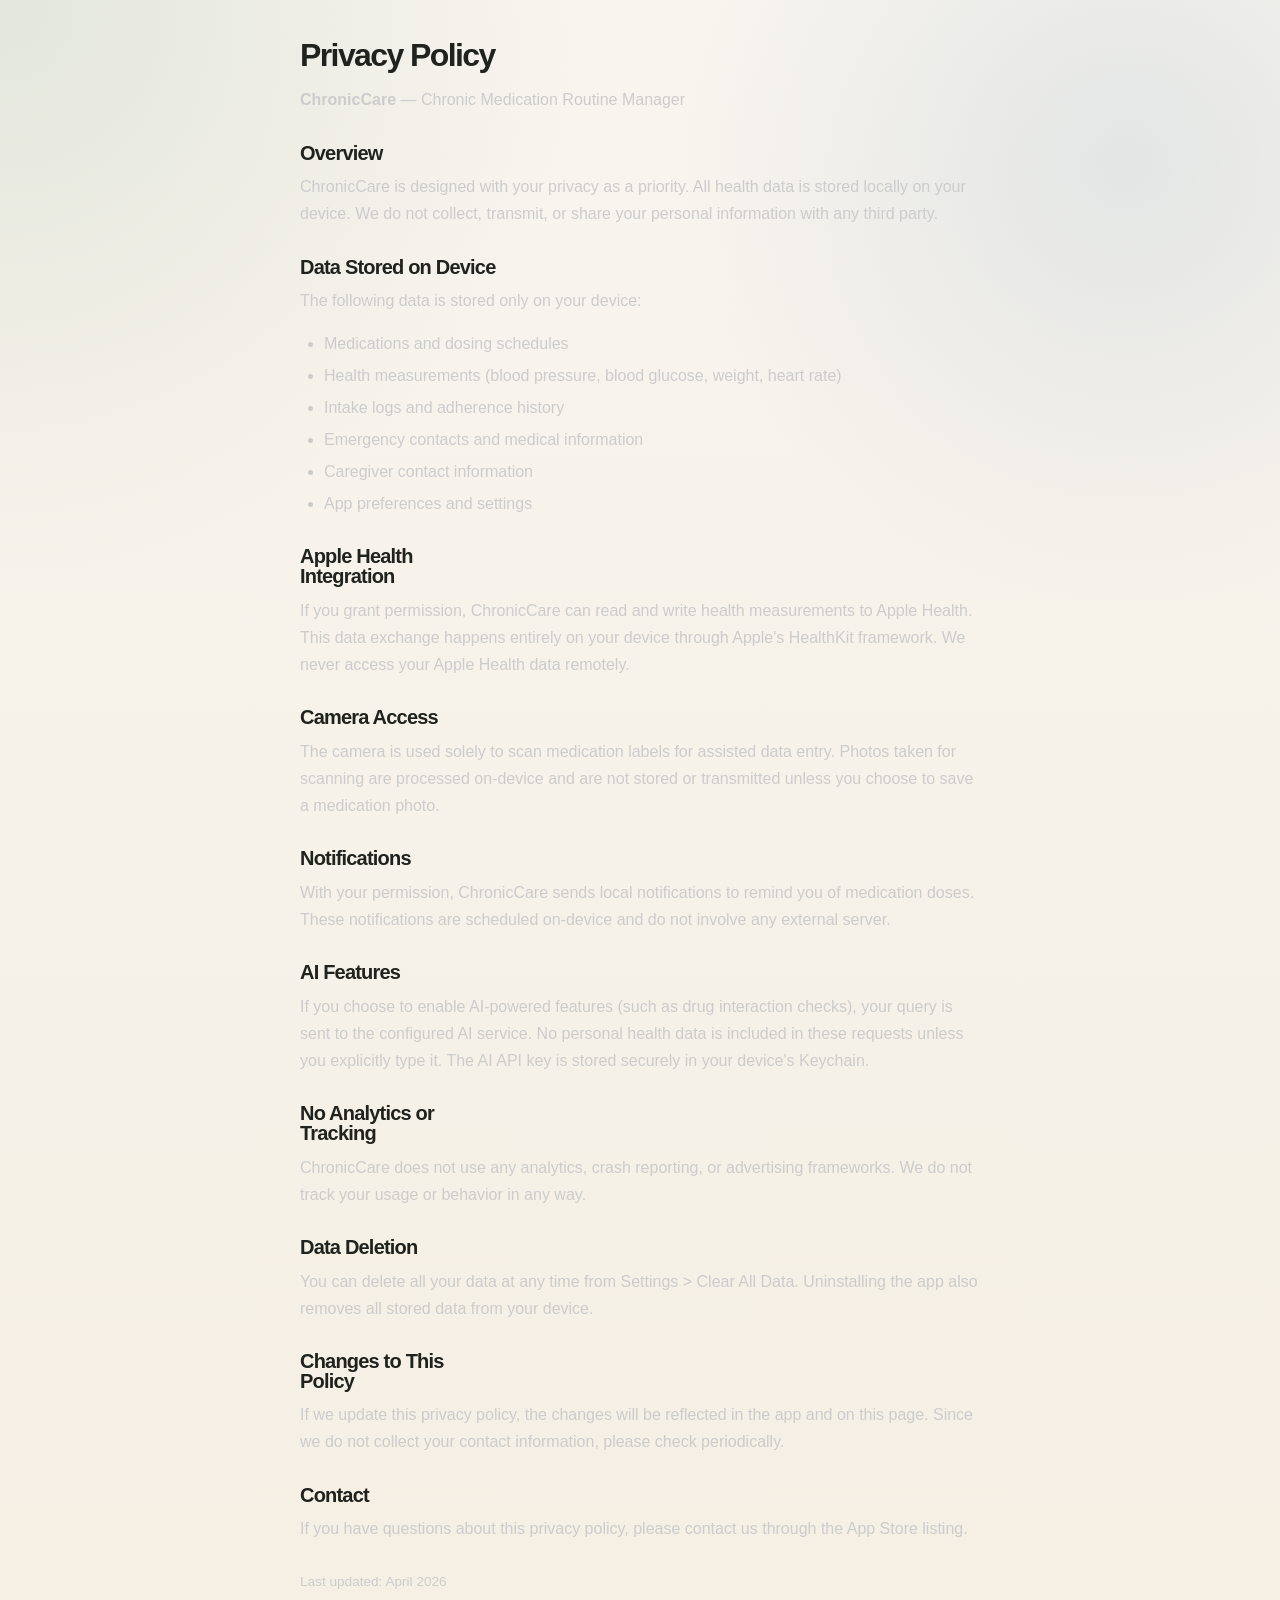
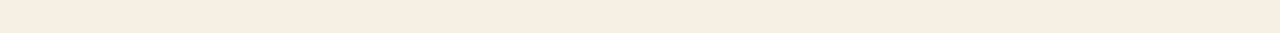
==== docs/privacy.html @ e24c02b5 "Refactor medication image handling and enhance privacy policy features - Moved medication image func" ====
<!DOCTYPE html>
<html lang="en">
<head>
  <meta charset="UTF-8">
  <meta name="viewport" content="width=device-width, initial-scale=1.0">
  <title>ChronicCare - Privacy Policy</title>
  <meta name="description" content="Privacy Policy for ChronicCare iOS app.">
  <link rel="stylesheet" href="site.css">
  <style>
    .privacy-container { max-width: 720px; margin: 0 auto; padding: 40px 20px; }
    .privacy-container h1 { font-size: 2rem; margin-bottom: 0.5em; }
    .privacy-container h2 { font-size: 1.25rem; margin-top: 1.5em; margin-bottom: 0.5em; }
    .privacy-container p, .privacy-container ul { line-height: 1.7; color: #ccc; }
    .privacy-container ul { padding-left: 1.5em; }
    .privacy-container li { margin-bottom: 0.3em; }
    .privacy-updated { color: #888; font-size: 0.85rem; margin-top: 2em; }
  </style>
</head>
<body>
  <div class="privacy-container">
    <h1>Privacy Policy</h1>
    <p><strong>ChronicCare</strong> &mdash; Chronic Medication Routine Manager</p>

    <h2>Overview</h2>
    <p>ChronicCare is designed with your privacy as a priority. All health data is stored locally on your device. We do not collect, transmit, or share your personal information with any third party.</p>

    <h2>Data Stored on Device</h2>
    <p>The following data is stored only on your device:</p>
    <ul>
      <li>Medications and dosing schedules</li>
      <li>Health measurements (blood pressure, blood glucose, weight, heart rate)</li>
      <li>Intake logs and adherence history</li>
      <li>Emergency contacts and medical information</li>
      <li>Caregiver contact information</li>
      <li>App preferences and settings</li>
    </ul>

    <h2>Apple Health Integration</h2>
    <p>If you grant permission, ChronicCare can read and write health measurements to Apple Health. This data exchange happens entirely on your device through Apple's HealthKit framework. We never access your Apple Health data remotely.</p>

    <h2>Camera Access</h2>
    <p>The camera is used solely to scan medication labels for assisted data entry. Photos taken for scanning are processed on-device and are not stored or transmitted unless you choose to save a medication photo.</p>

    <h2>Notifications</h2>
    <p>With your permission, ChronicCare sends local notifications to remind you of medication doses. These notifications are scheduled on-device and do not involve any external server.</p>

    <h2>AI Features</h2>
    <p>If you choose to enable AI-powered features (such as drug interaction checks), your query is sent to the configured AI service. No personal health data is included in these requests unless you explicitly type it. The AI API key is stored securely in your device's Keychain.</p>

    <h2>No Analytics or Tracking</h2>
    <p>ChronicCare does not use any analytics, crash reporting, or advertising frameworks. We do not track your usage or behavior in any way.</p>

    <h2>Data Deletion</h2>
    <p>You can delete all your data at any time from Settings &gt; Clear All Data. Uninstalling the app also removes all stored data from your device.</p>

    <h2>Changes to This Policy</h2>
    <p>If we update this privacy policy, the changes will be reflected in the app and on this page. Since we do not collect your contact information, please check periodically.</p>

    <h2>Contact</h2>
    <p>If you have questions about this privacy policy, please contact us through the App Store listing.</p>

    <p class="privacy-updated">Last updated: April 2026</p>
  </div>
</body>
</html>
---- docs/site.css ----
:root {
  color-scheme: light;
  --bg: #f5efe4;
  --panel: rgba(255, 250, 244, 0.78);
  --panel-strong: rgba(255, 254, 251, 0.94);
  --panel-soft: rgba(255, 255, 255, 0.58);
  --text: #1f221d;
  --muted: #5f665d;
  --line: rgba(31, 34, 29, 0.08);
  --line-strong: rgba(31, 34, 29, 0.12);
  --green: #2f6b4f;
  --green-soft: rgba(47, 107, 79, 0.12);
  --blue: #2f5f86;
  --blue-soft: rgba(47, 95, 134, 0.12);
  --neutral-soft: rgba(31, 34, 29, 0.07);
  --shadow-soft: 0 18px 45px rgba(43, 39, 29, 0.08);
  --shadow-strong: 0 26px 80px rgba(43, 39, 29, 0.12);
  --radius-xl: 34px;
  --radius-lg: 24px;
  --radius-md: 18px;
  --radius-sm: 14px;
}

* {
  box-sizing: border-box;
}

html {
  scroll-behavior: smooth;
}

body {
  margin: 0;
  font-family: "SF Pro Display", "Inter", "Segoe UI", sans-serif;
  color: var(--text);
  background:
    radial-gradient(circle at top left, rgba(116, 154, 118, 0.16), transparent 28%),
    radial-gradient(circle at 88% 10%, rgba(78, 122, 166, 0.12), transparent 24%),
    linear-gradient(180deg, #f8f5ef 0%, var(--bg) 100%);
  overflow-x: hidden;
}

a {
  color: inherit;
  text-decoration: none;
}

img {
  display: block;
  max-width: 100%;
}

h1,
h2,
h3,
p {
  margin: 0;
}

.ambient {
  position: fixed;
  inset: auto;
  border-radius: 999px;
  filter: blur(70px);
  pointer-events: none;
  opacity: 0.55;
}

.ambient-one {
  width: 340px;
  height: 340px;
  top: 90px;
  left: -80px;
  background: rgba(118, 150, 105, 0.16);
}

.ambient-two {
  width: 300px;
  height: 300px;
  top: 420px;
  right: -70px;
  background: rgba(60, 112, 162, 0.12);
}

.page-shell {
  position: relative;
  width: min(1160px, calc(100% - 32px));
  margin: 0 auto;
  padding: 24px 0 80px;
}

.topbar {
  display: flex;
  align-items: center;
  justify-content: space-between;
  gap: 24px;
  padding: 8px 0 30px;
}

.brand {
  display: inline-flex;
  align-items: center;
  gap: 14px;
}

.brand-mark {
  width: 42px;
  height: 42px;
  display: inline-flex;
  align-items: center;
  justify-content: center;
  border-radius: 14px;
  background: linear-gradient(145deg, #2f6b4f, #6c957b);
  color: #fff;
  font-weight: 800;
  box-shadow: var(--shadow-soft);
}

.brand-copy {
  display: flex;
  flex-direction: column;
  gap: 2px;
}

.brand-copy strong {
  font-size: 0.98rem;
  line-height: 1;
}

.brand-copy span,
.topbar-links {
  color: var(--muted);
  font-size: 0.92rem;
}

.topbar-links {
  display: flex;
  align-items: center;
  flex-wrap: wrap;
  gap: 18px;
}

.hero {
  padding: 6px 0 18px;
}

.hero-grid {
  display: grid;
  grid-template-columns: 1.02fr 0.98fr;
  gap: 34px;
  align-items: center;
}

.eyebrow,
.section-kicker,
.panel-kicker {
  margin: 0 0 12px;
  color: var(--green);
  font-size: 0.8rem;
  font-weight: 800;
  letter-spacing: 0.14em;
  text-transform: uppercase;
}

h1 {
  font-size: clamp(2.5rem, 5.1vw, 4.85rem);
  line-height: 0.95;
  letter-spacing: -0.05em;
  max-width: 12ch;
}

h2 {
  font-size: clamp(1.7rem, 2.2vw, 2.5rem);
  line-height: 0.98;
  letter-spacing: -0.04em;
  max-width: 18ch;
}

h3 {
  font-size: 1.06rem;
  line-height: 1.16;
  letter-spacing: -0.01em;
}

.hero-text,
.section-body,
.pillar-card p,
.journey-card p,
.feature-list li,
.panel p,
.cta-text,
.footer p,
.stack-row span,
.stack-row strong,
.metric-label {
  color: var(--muted);
}

.hero-text {
  margin-top: 18px;
  max-width: 58ch;
  font-size: 1.04rem;
  line-height: 1.68;
}

.hero-actions {
  display: flex;
  flex-wrap: wrap;
  gap: 12px;
  margin-top: 24px;
}

.button {
  display: inline-flex;
  align-items: center;
  justify-content: center;
  min-height: 48px;
  padding: 0 18px;
  border-radius: 999px;
  font-weight: 800;
  transition: transform 0.18s ease, box-shadow 0.18s ease, background 0.18s ease;
}

.button:hover {
  transform: translateY(-1px);
}

.button-primary {
  background: var(--text);
  color: white;
  box-shadow: var(--shadow-soft);
}

.button-secondary {
  background: rgba(255, 255, 255, 0.72);
  border: 1px solid var(--line);
}

.status-row {
  display: flex;
  flex-wrap: wrap;
  gap: 10px;
  margin-top: 18px;
}

.badge {
  display: inline-flex;
  align-items: center;
  justify-content: center;
  min-height: 34px;
  padding: 0 12px;
  border-radius: 999px;
  border: 1px solid transparent;
  font-size: 0.83rem;
  font-weight: 800;
}

.badge-green {
  color: var(--green);
  background: var(--green-soft);
}

.badge-blue {
  color: var(--blue);
  background: var(--blue-soft);
}

.badge-neutral,
.badge-soft {
  color: var(--muted);
  background: var(--neutral-soft);
}

.hero-metrics {
  display: grid;
  grid-template-columns: repeat(2, minmax(0, 1fr));
  gap: 14px;
  margin-top: 24px;
}

.metric-card,
.pillar-card,
.journey-card,
.panel,
.cta-card {
  padding: 22px;
  border-radius: var(--radius-lg);
  background: var(--panel);
  border: 1px solid var(--line);
  box-shadow: var(--shadow-soft);
  backdrop-filter: blur(12px);
}

.metric-card strong {
  display: block;
  margin-top: 6px;
  font-size: 1rem;
  line-height: 1.35;
}

.metric-label {
  display: block;
  font-size: 0.78rem;
  font-weight: 700;
  letter-spacing: 0.04em;
  text-transform: uppercase;
}

.hero-visual {
  position: relative;
}

.shot-frame {
  position: relative;
  padding: 16px;
  border-radius: var(--radius-xl);
  background: linear-gradient(180deg, rgba(255, 255, 255, 0.86), rgba(255, 251, 246, 0.72));
  border: 1px solid rgba(255, 255, 255, 0.78);
  box-shadow: var(--shadow-strong);
}

.shot-meta {
  display: flex;
  justify-content: flex-end;
  margin-bottom: 10px;
}

.shot-frame img {
  width: 100%;
  border-radius: 22px;
}

.section {
  padding-top: 72px;
}

.section-heading {
  display: flex;
  flex-direction: column;
  gap: 8px;
  margin-bottom: 24px;
}

.section-body {
  max-width: 64ch;
  line-height: 1.65;
}

.intro-band {
  display: grid;
  gap: 24px;
}

.intro-pillars {
  display: grid;
  grid-template-columns: repeat(3, minmax(0, 1fr));
  gap: 16px;
}

.pillar-card p,
.journey-card p,
.panel p,
.cta-text {
  margin-top: 12px;
  line-height: 1.65;
}

.journey-grid {
  display: grid;
  grid-template-columns: repeat(3, minmax(0, 1fr));
  gap: 16px;
}

.checklist-grid {
  display: grid;
  grid-template-columns: repeat(4, minmax(0, 1fr));
  gap: 14px;
}

.check-card {
  min-height: 150px;
  padding: 20px;
  border-radius: var(--radius-lg);
  background:
    radial-gradient(circle at top right, rgba(47, 107, 79, 0.1), transparent 34%),
    var(--panel);
  border: 1px solid var(--line);
  box-shadow: var(--shadow-soft);
}

.check-card span {
  display: inline-flex;
  align-items: center;
  justify-content: center;
  width: 34px;
  height: 34px;
  margin-bottom: 34px;
  border-radius: 999px;
  color: var(--green);
  background: var(--green-soft);
  font-size: 0.78rem;
  font-weight: 900;
}

.check-card strong {
  display: block;
  color: var(--text);
  font-size: 1rem;
  line-height: 1.36;
}

.screens-grid {
  display: grid;
  grid-template-columns: repeat(3, minmax(0, 1fr));
  gap: 20px;
  align-items: start;
}

.screen-card {
  display: grid;
  justify-items: center;
  gap: 12px;
}

.screen-frame {
  width: min(100%, 270px);
  padding: 12px;
  border-radius: 30px;
  background: linear-gradient(180deg, rgba(255, 255, 255, 0.9), rgba(251, 246, 239, 0.8));
  border: 1px solid rgba(255, 255, 255, 0.84);
  box-shadow: var(--shadow-soft);
}

.screen-frame img {
  width: 100%;
  border-radius: 20px;
}

.screen-copy {
  padding: 0 4px;
  text-align: center;
}

.screen-label {
  color: var(--green);
  font-size: 0.78rem;
  font-weight: 800;
  letter-spacing: 0.12em;
  text-transform: uppercase;
}

.journey-card-strong {
  background: linear-gradient(180deg, rgba(255, 255, 255, 0.94), rgba(248, 243, 235, 0.82));
}

.card-index {
  display: inline-flex;
  margin-bottom: 14px;
  color: var(--green);
  font-size: 0.82rem;
  font-weight: 800;
  letter-spacing: 0.12em;
}

.split-section {
  display: grid;
  grid-template-columns: 1fr 0.9fr;
  gap: 20px;
  align-items: start;
}

.feature-list {
  margin: 18px 0 0;
  padding-left: 18px;
}

.feature-list li {
  margin: 0 0 10px;
  line-height: 1.62;
}

.trust-panel {
  display: grid;
  gap: 16px;
}

.stack-grid {
  display: grid;
  gap: 10px;
}

.stack-row {
  display: grid;
  grid-template-columns: 132px 1fr;
  gap: 18px;
  padding: 16px 18px;
  border-radius: var(--radius-md);
  background: var(--panel);
  border: 1px solid var(--line);
  box-shadow: var(--shadow-soft);
}

.stack-row span {
  font-weight: 800;
}

.stack-row strong {
  font-weight: 600;
}

.cta-shell {
  position: relative;
}

.cta-card {
  background:
    radial-gradient(circle at top right, rgba(47, 95, 134, 0.1), transparent 28%),
    linear-gradient(180deg, rgba(255, 255, 255, 0.9), rgba(251, 247, 240, 0.82));
}

.footer {
  display: flex;
  align-items: flex-start;
  justify-content: space-between;
  gap: 20px;
  padding-top: 58px;
  font-size: 0.92rem;
}

.footer strong {
  display: inline-block;
  margin-bottom: 8px;
}

.footer-copy {
  display: flex;
  flex-direction: column;
  gap: 4px;
  text-align: right;
}

@media (max-width: 980px) {
  .hero-grid,
  .intro-pillars,
  .journey-grid,
  .checklist-grid,
  .split-section {
    grid-template-columns: 1fr;
  }

  .hero-metrics {
    grid-template-columns: 1fr;
  }

  .screens-grid {
    grid-template-columns: repeat(3, minmax(0, 1fr));
    overflow-x: auto;
    padding-bottom: 8px;
  }

  h1,
  h2 {
    max-width: none;
  }
}

@media (max-width: 680px) {
  .page-shell {
    width: min(100% - 20px, 1160px);
    padding-top: 18px;
  }

  .topbar {
    flex-direction: column;
    align-items: flex-start;
    padding-bottom: 24px;
  }

  .topbar-links {
    gap: 14px;
  }

  .hero-actions .button {
    width: 100%;
  }

  .screens-grid {
    grid-template-columns: 1fr;
    overflow: visible;
  }

  .stack-row {
    grid-template-columns: 1fr;
    gap: 6px;
  }

  .footer {
    flex-direction: column;
  }

  .footer-copy {
    text-align: left;
  }
}
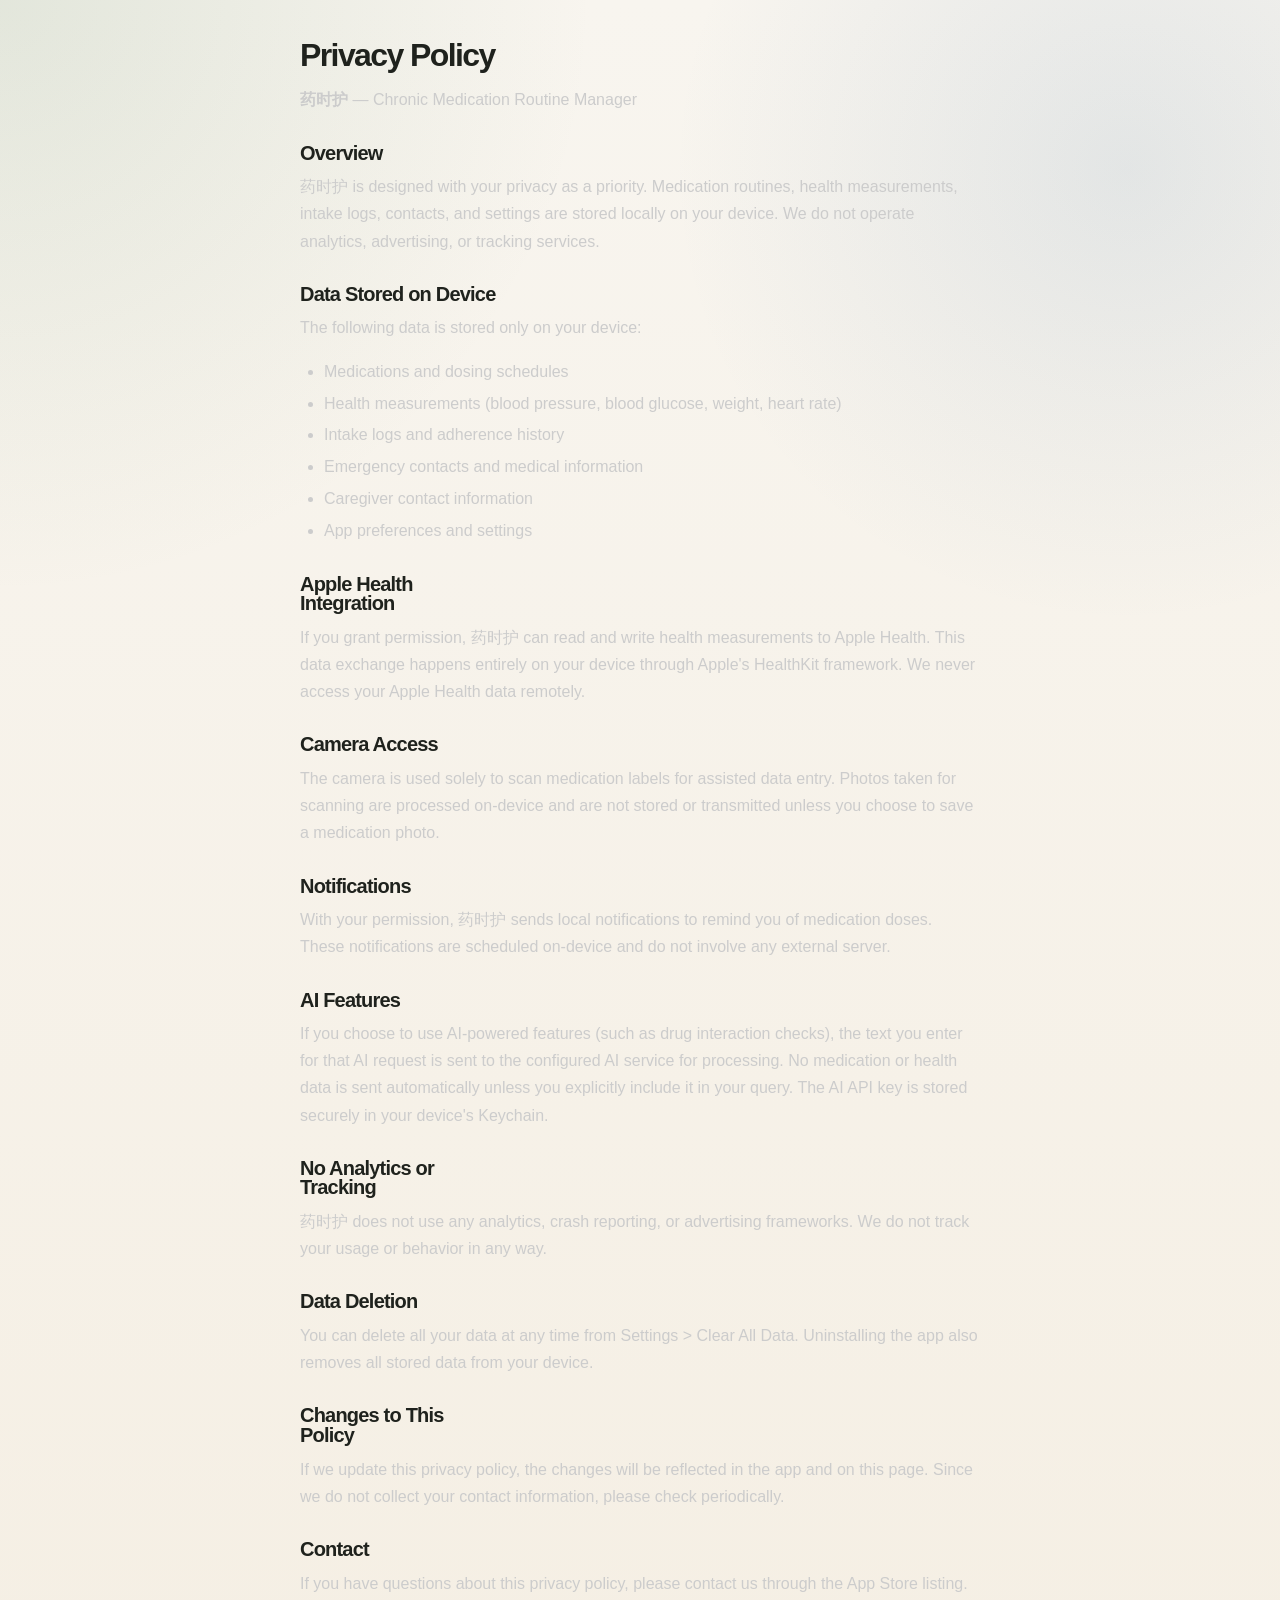
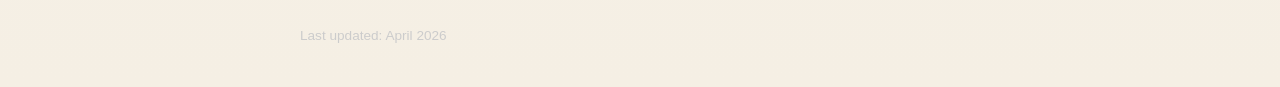
==== commit ce5e46f9: "fix: prepare app for release upload" ====
--- a/docs/privacy.html
+++ b/docs/privacy.html
@@ -3,8 +3,8 @@
 <head>
   <meta charset="UTF-8">
   <meta name="viewport" content="width=device-width, initial-scale=1.0">
-  <title>ChronicCare - Privacy Policy</title>
-  <meta name="description" content="Privacy Policy for ChronicCare iOS app.">
+  <title>药时护 - Privacy Policy</title>
+  <meta name="description" content="Privacy Policy for 药时护 iOS app.">
   <link rel="stylesheet" href="site.css">
   <style>
     .privacy-container { max-width: 720px; margin: 0 auto; padding: 40px 20px; }
@@ -19,10 +19,10 @@
 <body>
   <div class="privacy-container">
     <h1>Privacy Policy</h1>
-    <p><strong>ChronicCare</strong> &mdash; Chronic Medication Routine Manager</p>
+    <p><strong>药时护</strong> &mdash; Chronic Medication Routine Manager</p>
 
     <h2>Overview</h2>
-    <p>ChronicCare is designed with your privacy as a priority. All health data is stored locally on your device. We do not collect, transmit, or share your personal information with any third party.</p>
+    <p>药时护 is designed with your privacy as a priority. Medication routines, health measurements, intake logs, contacts, and settings are stored locally on your device. We do not operate analytics, advertising, or tracking services.</p>
 
     <h2>Data Stored on Device</h2>
     <p>The following data is stored only on your device:</p>
@@ -36,19 +36,19 @@
     </ul>
 
     <h2>Apple Health Integration</h2>
-    <p>If you grant permission, ChronicCare can read and write health measurements to Apple Health. This data exchange happens entirely on your device through Apple's HealthKit framework. We never access your Apple Health data remotely.</p>
+    <p>If you grant permission, 药时护 can read and write health measurements to Apple Health. This data exchange happens entirely on your device through Apple's HealthKit framework. We never access your Apple Health data remotely.</p>
 
     <h2>Camera Access</h2>
     <p>The camera is used solely to scan medication labels for assisted data entry. Photos taken for scanning are processed on-device and are not stored or transmitted unless you choose to save a medication photo.</p>
 
     <h2>Notifications</h2>
-    <p>With your permission, ChronicCare sends local notifications to remind you of medication doses. These notifications are scheduled on-device and do not involve any external server.</p>
+    <p>With your permission, 药时护 sends local notifications to remind you of medication doses. These notifications are scheduled on-device and do not involve any external server.</p>
 
     <h2>AI Features</h2>
-    <p>If you choose to enable AI-powered features (such as drug interaction checks), your query is sent to the configured AI service. No personal health data is included in these requests unless you explicitly type it. The AI API key is stored securely in your device's Keychain.</p>
+    <p>If you choose to use AI-powered features (such as drug interaction checks), the text you enter for that AI request is sent to the configured AI service for processing. No medication or health data is sent automatically unless you explicitly include it in your query. The AI API key is stored securely in your device's Keychain.</p>
 
     <h2>No Analytics or Tracking</h2>
-    <p>ChronicCare does not use any analytics, crash reporting, or advertising frameworks. We do not track your usage or behavior in any way.</p>
+    <p>药时护 does not use any analytics, crash reporting, or advertising frameworks. We do not track your usage or behavior in any way.</p>
 
     <h2>Data Deletion</h2>
     <p>You can delete all your data at any time from Settings &gt; Clear All Data. Uninstalling the app also removes all stored data from your device.</p>
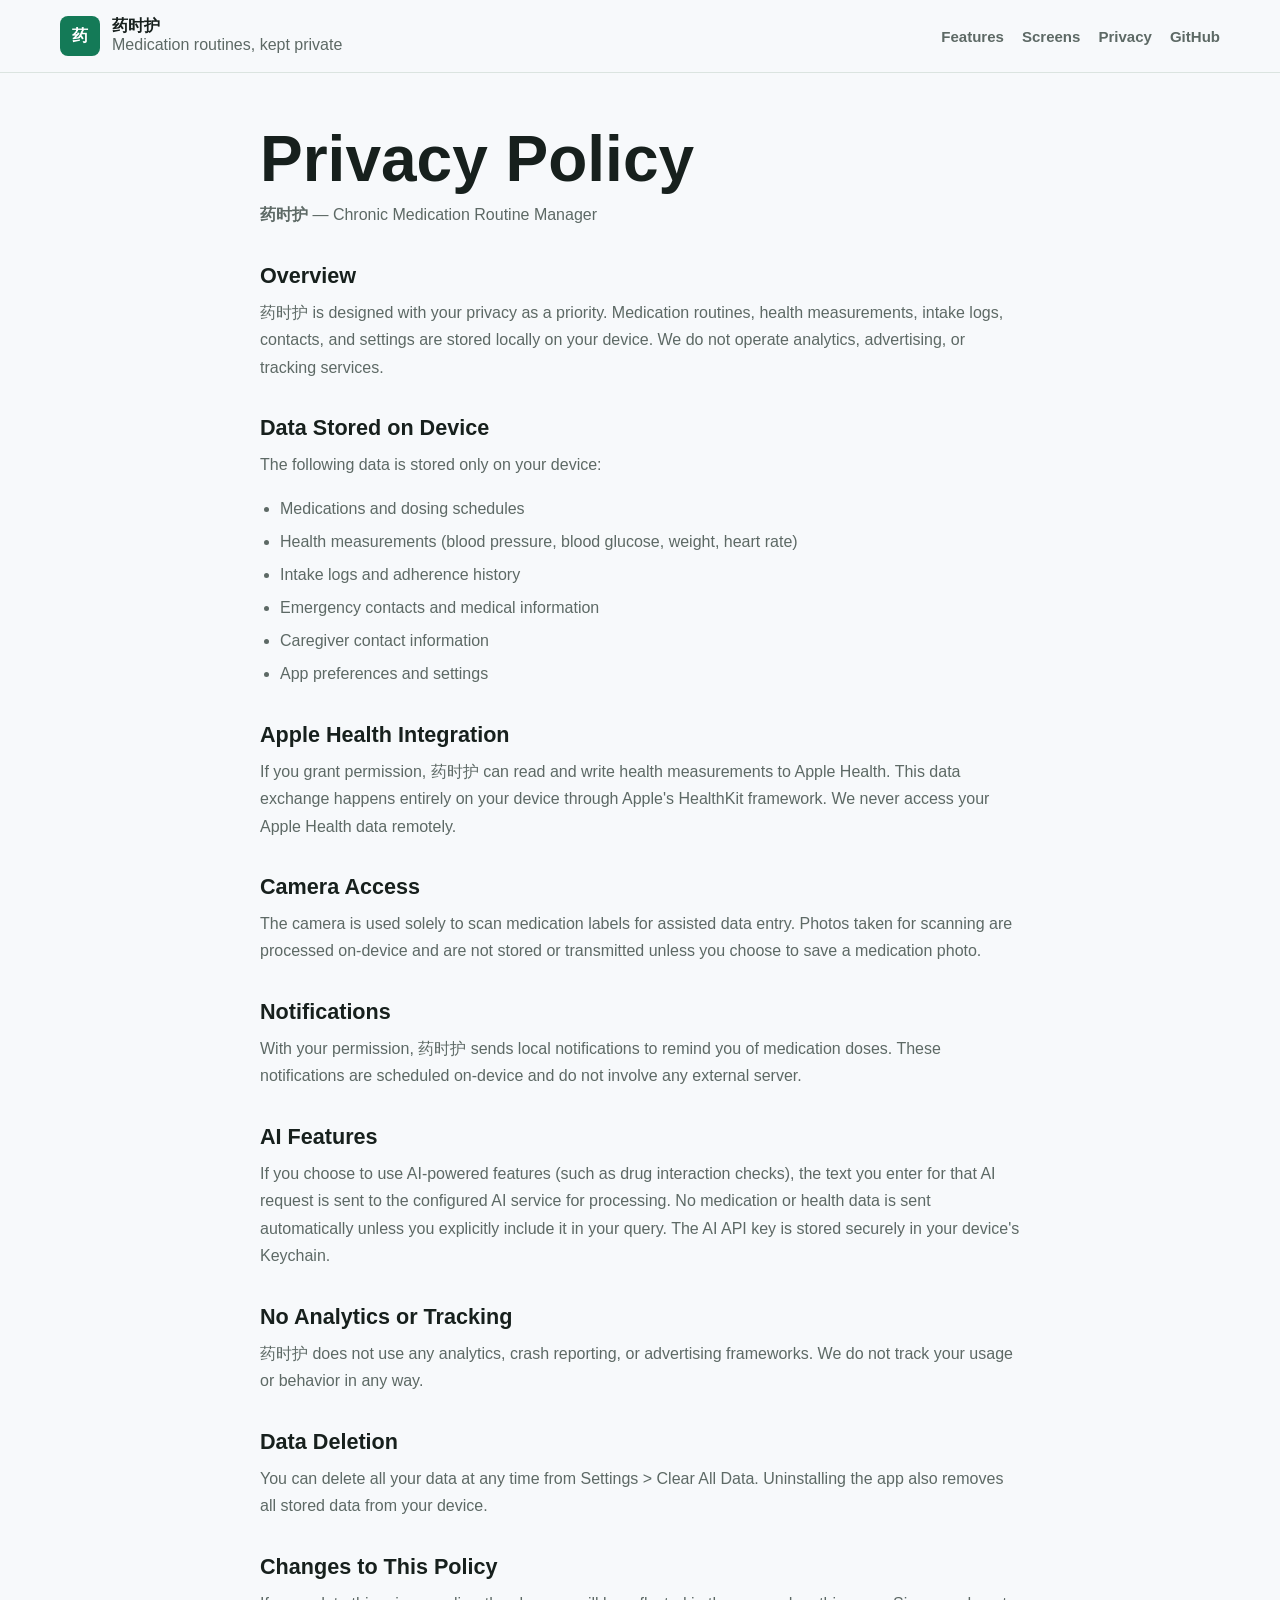
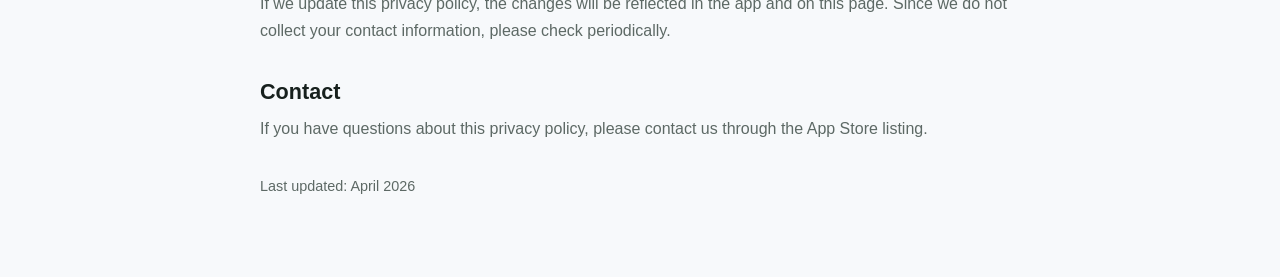
==== commit a3b40e37: "Refactor documentation and update branding for 药时护 app - Updated index.html to reflect new app name " ====
--- a/docs/privacy.html
+++ b/docs/privacy.html
@@ -6,17 +6,25 @@
   <title>药时护 - Privacy Policy</title>
   <meta name="description" content="Privacy Policy for 药时护 iOS app.">
   <link rel="stylesheet" href="site.css">
-  <style>
-    .privacy-container { max-width: 720px; margin: 0 auto; padding: 40px 20px; }
-    .privacy-container h1 { font-size: 2rem; margin-bottom: 0.5em; }
-    .privacy-container h2 { font-size: 1.25rem; margin-top: 1.5em; margin-bottom: 0.5em; }
-    .privacy-container p, .privacy-container ul { line-height: 1.7; color: #ccc; }
-    .privacy-container ul { padding-left: 1.5em; }
-    .privacy-container li { margin-bottom: 0.3em; }
-    .privacy-updated { color: #888; font-size: 0.85rem; margin-top: 2em; }
-  </style>
 </head>
 <body>
+  <header class="site-header">
+    <a class="brand" href="index.html" aria-label="药时护 home">
+      <span class="brand-mark">药</span>
+      <span class="brand-copy">
+        <strong>药时护</strong>
+        <span>Medication routines, kept private</span>
+      </span>
+    </a>
+
+    <nav class="topbar-links" aria-label="Primary">
+      <a href="index.html#features">Features</a>
+      <a href="index.html#screens">Screens</a>
+      <a href="index.html#privacy">Privacy</a>
+      <a href="https://github.com/Zhanbingli/Ccare-app" target="_blank" rel="noreferrer">GitHub</a>
+    </nav>
+  </header>
+
   <div class="privacy-container">
     <h1>Privacy Policy</h1>
     <p><strong>药时护</strong> &mdash; Chronic Medication Routine Manager</p>
--- a/docs/site.css
+++ b/docs/site.css
@@ -1,24 +1,19 @@
 :root {
   color-scheme: light;
-  --bg: #f5efe4;
-  --panel: rgba(255, 250, 244, 0.78);
-  --panel-strong: rgba(255, 254, 251, 0.94);
-  --panel-soft: rgba(255, 255, 255, 0.58);
-  --text: #1f221d;
-  --muted: #5f665d;
-  --line: rgba(31, 34, 29, 0.08);
-  --line-strong: rgba(31, 34, 29, 0.12);
-  --green: #2f6b4f;
-  --green-soft: rgba(47, 107, 79, 0.12);
-  --blue: #2f5f86;
-  --blue-soft: rgba(47, 95, 134, 0.12);
-  --neutral-soft: rgba(31, 34, 29, 0.07);
-  --shadow-soft: 0 18px 45px rgba(43, 39, 29, 0.08);
-  --shadow-strong: 0 26px 80px rgba(43, 39, 29, 0.12);
-  --radius-xl: 34px;
-  --radius-lg: 24px;
-  --radius-md: 18px;
-  --radius-sm: 14px;
+  --bg: #f7f9fb;
+  --surface: #ffffff;
+  --surface-soft: #eef5f2;
+  --text: #17201d;
+  --muted: #5d6965;
+  --line: #dbe4e0;
+  --line-strong: #c5d2ce;
+  --green: #147a57;
+  --green-dark: #0d4f39;
+  --blue: #1769aa;
+  --blue-soft: #e7f1fb;
+  --warning: #946200;
+  --shadow: 0 14px 32px rgba(17, 31, 27, 0.08);
+  --radius: 8px;
 }
 
 * {
@@ -31,13 +26,9 @@
 
 body {
   margin: 0;
-  font-family: "SF Pro Display", "Inter", "Segoe UI", sans-serif;
+  font-family: "SF Pro Display", "Inter", "Segoe UI", Arial, sans-serif;
   color: var(--text);
-  background:
-    radial-gradient(circle at top left, rgba(116, 154, 118, 0.16), transparent 28%),
-    radial-gradient(circle at 88% 10%, rgba(78, 122, 166, 0.12), transparent 24%),
-    linear-gradient(180deg, #f8f5ef 0%, var(--bg) 100%);
-  overflow-x: hidden;
+  background: var(--bg);
 }
 
 a {
@@ -57,63 +48,37 @@
   margin: 0;
 }
 
-.ambient {
-  position: fixed;
-  inset: auto;
-  border-radius: 999px;
-  filter: blur(70px);
-  pointer-events: none;
-  opacity: 0.55;
-}
-
-.ambient-one {
-  width: 340px;
-  height: 340px;
-  top: 90px;
-  left: -80px;
-  background: rgba(118, 150, 105, 0.16);
-}
-
-.ambient-two {
-  width: 300px;
-  height: 300px;
-  top: 420px;
-  right: -70px;
-  background: rgba(60, 112, 162, 0.12);
-}
-
-.page-shell {
-  position: relative;
-  width: min(1160px, calc(100% - 32px));
-  margin: 0 auto;
-  padding: 24px 0 80px;
-}
-
-.topbar {
+.site-header {
+  position: sticky;
+  top: 0;
+  z-index: 20;
   display: flex;
   align-items: center;
   justify-content: space-between;
   gap: 24px;
-  padding: 8px 0 30px;
+  padding: 16px max(20px, calc((100vw - 1160px) / 2));
+  background: rgba(247, 249, 251, 0.92);
+  border-bottom: 1px solid var(--line);
+  backdrop-filter: blur(14px);
 }
 
 .brand {
   display: inline-flex;
   align-items: center;
-  gap: 14px;
+  gap: 12px;
+  min-width: 0;
 }
 
 .brand-mark {
-  width: 42px;
-  height: 42px;
+  width: 40px;
+  height: 40px;
   display: inline-flex;
   align-items: center;
   justify-content: center;
-  border-radius: 14px;
-  background: linear-gradient(145deg, #2f6b4f, #6c957b);
+  border-radius: var(--radius);
+  background: var(--green);
   color: #fff;
   font-weight: 800;
-  box-shadow: var(--shadow-soft);
 }
 
 .brand-copy {
@@ -123,91 +88,115 @@
 }
 
 .brand-copy strong {
-  font-size: 0.98rem;
+  font-size: 1rem;
   line-height: 1;
 }
 
 .brand-copy span,
+.topbar-links,
+.hero-text,
+.section-heading p,
+.feature-card p,
+.screen-card p,
+.privacy-copy p,
+.privacy-row span,
+.cta-copy p,
+.footer p,
+.footer-copy,
+.detail-row span,
+.detail-row strong {
+  color: var(--muted);
+}
+
 .topbar-links {
-  color: var(--muted);
-  font-size: 0.92rem;
-}
-
-.topbar-links {
   display: flex;
   align-items: center;
   flex-wrap: wrap;
+  justify-content: flex-end;
   gap: 18px;
+  font-size: 0.94rem;
+  font-weight: 650;
+}
+
+.topbar-links a:hover,
+.footer a:hover {
+  color: var(--green);
 }
 
 .hero {
-  padding: 6px 0 18px;
-}
-
-.hero-grid {
-  display: grid;
-  grid-template-columns: 1.02fr 0.98fr;
-  gap: 34px;
-  align-items: center;
+  position: relative;
+  min-height: 680px;
+  display: flex;
+  align-items: center;
+  overflow: hidden;
+  border-bottom: 1px solid var(--line);
+  background: #eef4f1;
+}
+
+.hero-bg {
+  position: absolute;
+  inset: 0 0 0 auto;
+  width: min(54vw, 680px);
+  height: 100%;
+  object-fit: cover;
+  object-position: top center;
+  opacity: 0.9;
+}
+
+.hero-overlay {
+  position: absolute;
+  inset: 0;
+  background:
+    linear-gradient(90deg, rgba(247, 249, 251, 0.98) 0%, rgba(247, 249, 251, 0.94) 42%, rgba(247, 249, 251, 0.46) 70%, rgba(247, 249, 251, 0.2) 100%);
+}
+
+.hero-content {
+  position: relative;
+  z-index: 1;
+  width: min(1160px, calc(100% - 40px));
+  margin: 0 auto;
+  padding: 82px 0;
 }
 
 .eyebrow,
-.section-kicker,
-.panel-kicker {
-  margin: 0 0 12px;
+.section-kicker {
+  margin-bottom: 12px;
   color: var(--green);
-  font-size: 0.8rem;
-  font-weight: 800;
-  letter-spacing: 0.14em;
+  font-size: 0.78rem;
+  font-weight: 850;
+  letter-spacing: 0.12em;
   text-transform: uppercase;
 }
 
 h1 {
-  font-size: clamp(2.5rem, 5.1vw, 4.85rem);
-  line-height: 0.95;
-  letter-spacing: -0.05em;
-  max-width: 12ch;
+  max-width: 11ch;
+  font-size: clamp(3rem, 6vw, 5.6rem);
+  line-height: 0.94;
 }
 
 h2 {
-  font-size: clamp(1.7rem, 2.2vw, 2.5rem);
-  line-height: 0.98;
-  letter-spacing: -0.04em;
   max-width: 18ch;
+  font-size: clamp(2rem, 3.2vw, 3.2rem);
+  line-height: 1;
 }
 
 h3 {
-  font-size: 1.06rem;
-  line-height: 1.16;
-  letter-spacing: -0.01em;
-}
-
-.hero-text,
-.section-body,
-.pillar-card p,
-.journey-card p,
-.feature-list li,
-.panel p,
-.cta-text,
-.footer p,
-.stack-row span,
-.stack-row strong,
-.metric-label {
-  color: var(--muted);
+  font-size: 1.12rem;
+  line-height: 1.22;
 }
 
 .hero-text {
-  margin-top: 18px;
   max-width: 58ch;
-  font-size: 1.04rem;
-  line-height: 1.68;
+  margin-top: 22px;
+  font-size: 1.08rem;
+  line-height: 1.7;
 }
 
 .hero-actions {
   display: flex;
   flex-wrap: wrap;
   gap: 12px;
-  margin-top: 24px;
+  margin-top: 28px;
 }
 
 .button {
@@ -216,315 +205,200 @@
   justify-content: center;
   min-height: 48px;
   padding: 0 18px;
-  border-radius: 999px;
+  border-radius: var(--radius);
   font-weight: 800;
-  transition: transform 0.18s ease, box-shadow 0.18s ease, background 0.18s ease;
-}
-
-.button:hover {
-  transform: translateY(-1px);
+  border: 1px solid transparent;
 }
 
 .button-primary {
-  background: var(--text);
-  color: white;
-  box-shadow: var(--shadow-soft);
+  background: var(--green);
+  color: #fff;
+  box-shadow: var(--shadow);
 }
 
 .button-secondary {
-  background: rgba(255, 255, 255, 0.72);
-  border: 1px solid var(--line);
+  background: var(--surface);
+  color: var(--green-dark);
+  border-color: var(--line-strong);
+}
+
+.button-muted {
+  color: var(--warning);
+  background: #fff8e6;
+  border-color: #ead79b;
 }
 
 .status-row {
   display: flex;
   flex-wrap: wrap;
   gap: 10px;
-  margin-top: 18px;
-}
-
-.badge {
+  margin-top: 20px;
+}
+
+.status-row span {
+  min-height: 34px;
   display: inline-flex;
   align-items: center;
-  justify-content: center;
-  min-height: 34px;
   padding: 0 12px;
-  border-radius: 999px;
-  border: 1px solid transparent;
-  font-size: 0.83rem;
-  font-weight: 800;
-}
-
-.badge-green {
-  color: var(--green);
-  background: var(--green-soft);
-}
-
-.badge-blue {
-  color: var(--blue);
-  background: var(--blue-soft);
-}
-
-.badge-neutral,
-.badge-soft {
-  color: var(--muted);
-  background: var(--neutral-soft);
-}
-
-.hero-metrics {
-  display: grid;
-  grid-template-columns: repeat(2, minmax(0, 1fr));
-  gap: 14px;
-  margin-top: 24px;
-}
-
-.metric-card,
-.pillar-card,
-.journey-card,
-.panel,
-.cta-card {
-  padding: 22px;
-  border-radius: var(--radius-lg);
-  background: var(--panel);
+  border-radius: var(--radius);
+  color: var(--green-dark);
+  background: var(--surface);
   border: 1px solid var(--line);
-  box-shadow: var(--shadow-soft);
-  backdrop-filter: blur(12px);
-}
-
-.metric-card strong {
-  display: block;
-  margin-top: 6px;
-  font-size: 1rem;
-  line-height: 1.35;
-}
-
-.metric-label {
-  display: block;
-  font-size: 0.78rem;
-  font-weight: 700;
-  letter-spacing: 0.04em;
-  text-transform: uppercase;
-}
-
-.hero-visual {
-  position: relative;
-}
-
-.shot-frame {
-  position: relative;
-  padding: 16px;
-  border-radius: var(--radius-xl);
-  background: linear-gradient(180deg, rgba(255, 255, 255, 0.86), rgba(255, 251, 246, 0.72));
-  border: 1px solid rgba(255, 255, 255, 0.78);
-  box-shadow: var(--shadow-strong);
-}
-
-.shot-meta {
-  display: flex;
-  justify-content: flex-end;
-  margin-bottom: 10px;
-}
-
-.shot-frame img {
-  width: 100%;
-  border-radius: 22px;
+  font-size: 0.88rem;
+  font-weight: 750;
+}
+
+.section,
+.footer {
+  width: min(1160px, calc(100% - 40px));
+  margin: 0 auto;
 }
 
 .section {
-  padding-top: 72px;
+  padding: 78px 0 0;
 }
 
 .section-heading {
-  display: flex;
-  flex-direction: column;
-  gap: 8px;
-  margin-bottom: 24px;
-}
-
-.section-body {
-  max-width: 64ch;
-  line-height: 1.65;
-}
-
-.intro-band {
-  display: grid;
-  gap: 24px;
-}
-
-.intro-pillars {
-  display: grid;
-  grid-template-columns: repeat(3, minmax(0, 1fr));
-  gap: 16px;
-}
-
-.pillar-card p,
-.journey-card p,
-.panel p,
-.cta-text {
-  margin-top: 12px;
-  line-height: 1.65;
-}
-
-.journey-grid {
-  display: grid;
-  grid-template-columns: repeat(3, minmax(0, 1fr));
-  gap: 16px;
-}
-
-.checklist-grid {
+  display: grid;
+  gap: 12px;
+  margin-bottom: 28px;
+}
+
+.section-heading p,
+.privacy-copy p,
+.cta-copy p {
+  max-width: 68ch;
+  line-height: 1.66;
+}
+
+.feature-grid {
   display: grid;
   grid-template-columns: repeat(4, minmax(0, 1fr));
   gap: 14px;
 }
 
-.check-card {
-  min-height: 150px;
-  padding: 20px;
-  border-radius: var(--radius-lg);
-  background:
-    radial-gradient(circle at top right, rgba(47, 107, 79, 0.1), transparent 34%),
-    var(--panel);
+.feature-card,
+.screen-card,
+.privacy-row,
+.detail-row,
+.cta-section {
   border: 1px solid var(--line);
-  box-shadow: var(--shadow-soft);
-}
-
-.check-card span {
+  border-radius: var(--radius);
+  background: var(--surface);
+  box-shadow: var(--shadow);
+}
+
+.feature-card {
+  padding: 22px;
+}
+
+.feature-icon {
+  width: 36px;
+  height: 36px;
   display: inline-flex;
   align-items: center;
   justify-content: center;
-  width: 34px;
-  height: 34px;
-  margin-bottom: 34px;
-  border-radius: 999px;
+  margin-bottom: 18px;
+  border-radius: var(--radius);
   color: var(--green);
-  background: var(--green-soft);
-  font-size: 0.78rem;
+  background: var(--surface-soft);
   font-weight: 900;
 }
 
-.check-card strong {
-  display: block;
-  color: var(--text);
-  font-size: 1rem;
-  line-height: 1.36;
+.feature-card p {
+  margin-top: 10px;
+  line-height: 1.62;
 }
 
 .screens-grid {
   display: grid;
   grid-template-columns: repeat(3, minmax(0, 1fr));
+  gap: 18px;
+}
+
+.screen-card {
+  overflow: hidden;
+}
+
+.screen-card img {
+  width: 100%;
+  aspect-ratio: 9 / 16;
+  object-fit: cover;
+  object-position: top center;
+  border-bottom: 1px solid var(--line);
+  background: #fff;
+}
+
+.screen-card div {
+  padding: 18px;
+}
+
+.screen-card p {
+  margin-top: 8px;
+  line-height: 1.55;
+}
+
+.privacy-section {
+  display: grid;
+  grid-template-columns: minmax(0, 0.95fr) minmax(0, 1.05fr);
+  gap: 28px;
+  align-items: start;
+}
+
+.privacy-list {
+  display: grid;
+  gap: 10px;
+}
+
+.privacy-row {
+  display: grid;
+  gap: 6px;
+  padding: 18px;
+}
+
+.privacy-row strong {
+  color: var(--green-dark);
+}
+
+.details-grid {
+  display: grid;
+  gap: 10px;
+}
+
+.detail-row {
+  display: grid;
+  grid-template-columns: 132px 1fr;
   gap: 20px;
-  align-items: start;
-}
-
-.screen-card {
-  display: grid;
-  justify-items: center;
-  gap: 12px;
-}
-
-.screen-frame {
-  width: min(100%, 270px);
-  padding: 12px;
-  border-radius: 30px;
-  background: linear-gradient(180deg, rgba(255, 255, 255, 0.9), rgba(251, 246, 239, 0.8));
-  border: 1px solid rgba(255, 255, 255, 0.84);
-  box-shadow: var(--shadow-soft);
-}
-
-.screen-frame img {
-  width: 100%;
-  border-radius: 20px;
-}
-
-.screen-copy {
-  padding: 0 4px;
-  text-align: center;
-}
-
-.screen-label {
-  color: var(--green);
-  font-size: 0.78rem;
+  padding: 16px 18px;
+}
+
+.detail-row span {
   font-weight: 800;
-  letter-spacing: 0.12em;
-  text-transform: uppercase;
-}
-
-.journey-card-strong {
-  background: linear-gradient(180deg, rgba(255, 255, 255, 0.94), rgba(248, 243, 235, 0.82));
-}
-
-.card-index {
-  display: inline-flex;
-  margin-bottom: 14px;
-  color: var(--green);
-  font-size: 0.82rem;
-  font-weight: 800;
-  letter-spacing: 0.12em;
-}
-
-.split-section {
-  display: grid;
-  grid-template-columns: 1fr 0.9fr;
-  gap: 20px;
-  align-items: start;
-}
-
-.feature-list {
-  margin: 18px 0 0;
-  padding-left: 18px;
-}
-
-.feature-list li {
-  margin: 0 0 10px;
-  line-height: 1.62;
-}
-
-.trust-panel {
-  display: grid;
-  gap: 16px;
-}
-
-.stack-grid {
-  display: grid;
-  gap: 10px;
-}
-
-.stack-row {
-  display: grid;
-  grid-template-columns: 132px 1fr;
-  gap: 18px;
-  padding: 16px 18px;
-  border-radius: var(--radius-md);
-  background: var(--panel);
-  border: 1px solid var(--line);
-  box-shadow: var(--shadow-soft);
-}
-
-.stack-row span {
-  font-weight: 800;
-}
-
-.stack-row strong {
-  font-weight: 600;
-}
-
-.cta-shell {
-  position: relative;
-}
-
-.cta-card {
-  background:
-    radial-gradient(circle at top right, rgba(47, 95, 134, 0.1), transparent 28%),
-    linear-gradient(180deg, rgba(255, 255, 255, 0.9), rgba(251, 247, 240, 0.82));
+}
+
+.detail-row strong {
+  font-weight: 650;
+}
+
+.cta-section {
+  display: flex;
+  align-items: center;
+  justify-content: space-between;
+  gap: 24px;
+  padding: 30px;
+}
+
+.cta-section .hero-actions {
+  margin-top: 0;
+  flex-shrink: 0;
 }
 
 .footer {
   display: flex;
-  align-items: flex-start;
   justify-content: space-between;
-  gap: 20px;
-  padding-top: 58px;
-  font-size: 0.92rem;
+  gap: 24px;
+  padding: 58px 0 72px;
+  font-size: 0.94rem;
 }
 
 .footer strong {
@@ -535,70 +409,127 @@
 .footer-copy {
   display: flex;
   flex-direction: column;
-  gap: 4px;
+  gap: 6px;
   text-align: right;
 }
 
+.privacy-container {
+  width: min(760px, calc(100% - 40px));
+  margin: 0 auto;
+  padding: 56px 0 78px;
+}
+
+.privacy-container h1 {
+  max-width: none;
+  margin-bottom: 12px;
+  font-size: clamp(2.3rem, 5vw, 4rem);
+}
+
+.privacy-container h2 {
+  max-width: none;
+  margin-top: 34px;
+  margin-bottom: 10px;
+  font-size: 1.35rem;
+  line-height: 1.2;
+}
+
+.privacy-container p,
+.privacy-container ul {
+  color: var(--muted);
+  line-height: 1.72;
+}
+
+.privacy-container ul {
+  padding-left: 1.25rem;
+}
+
+.privacy-container li {
+  margin-bottom: 0.35rem;
+}
+
+.privacy-updated {
+  margin-top: 32px;
+  font-size: 0.9rem;
+}
+
 @media (max-width: 980px) {
-  .hero-grid,
-  .intro-pillars,
-  .journey-grid,
-  .checklist-grid,
-  .split-section {
+  .feature-grid,
+  .screens-grid,
+  .privacy-section {
+    grid-template-columns: 1fr 1fr;
+  }
+
+  .cta-section {
+    align-items: flex-start;
+    flex-direction: column;
+  }
+
+  .hero-bg {
+    width: 72vw;
+    opacity: 0.45;
+  }
+
+  .hero-overlay {
+    background: rgba(247, 249, 251, 0.82);
+  }
+}
+
+@media (max-width: 680px) {
+  .site-header {
+    position: static;
+    align-items: flex-start;
+    flex-direction: column;
+    padding: 16px 20px;
+  }
+
+  .topbar-links {
+    justify-content: flex-start;
+    gap: 14px;
+  }
+
+  .hero {
+    min-height: 620px;
+  }
+
+  .hero-content {
+    width: min(100% - 32px, 1160px);
+    padding: 60px 0;
+  }
+
+  .hero-bg {
+    width: 100%;
+    opacity: 0.25;
+  }
+
+  h1 {
+    max-width: 11.5ch;
+  }
+
+  .hero-actions .button,
+  .cta-section .button {
+    width: 100%;
+  }
+
+  .section,
+  .footer {
+    width: min(100% - 32px, 1160px);
+  }
+
+  .section {
+    padding-top: 58px;
+  }
+
+  .feature-grid,
+  .screens-grid,
+  .privacy-section,
+  .detail-row {
     grid-template-columns: 1fr;
   }
 
-  .hero-metrics {
-    grid-template-columns: 1fr;
-  }
-
-  .screens-grid {
-    grid-template-columns: repeat(3, minmax(0, 1fr));
-    overflow-x: auto;
-    padding-bottom: 8px;
-  }
-
-  h1,
-  h2 {
-    max-width: none;
-  }
-}
-
-@media (max-width: 680px) {
-  .page-shell {
-    width: min(100% - 20px, 1160px);
-    padding-top: 18px;
-  }
-
-  .topbar {
+  .footer,
+  .footer-copy {
+    align-items: flex-start;
     flex-direction: column;
-    align-items: flex-start;
-    padding-bottom: 24px;
-  }
-
-  .topbar-links {
-    gap: 14px;
-  }
-
-  .hero-actions .button {
-    width: 100%;
-  }
-
-  .screens-grid {
-    grid-template-columns: 1fr;
-    overflow: visible;
-  }
-
-  .stack-row {
-    grid-template-columns: 1fr;
-    gap: 6px;
-  }
-
-  .footer {
-    flex-direction: column;
-  }
-
-  .footer-copy {
     text-align: left;
   }
 }
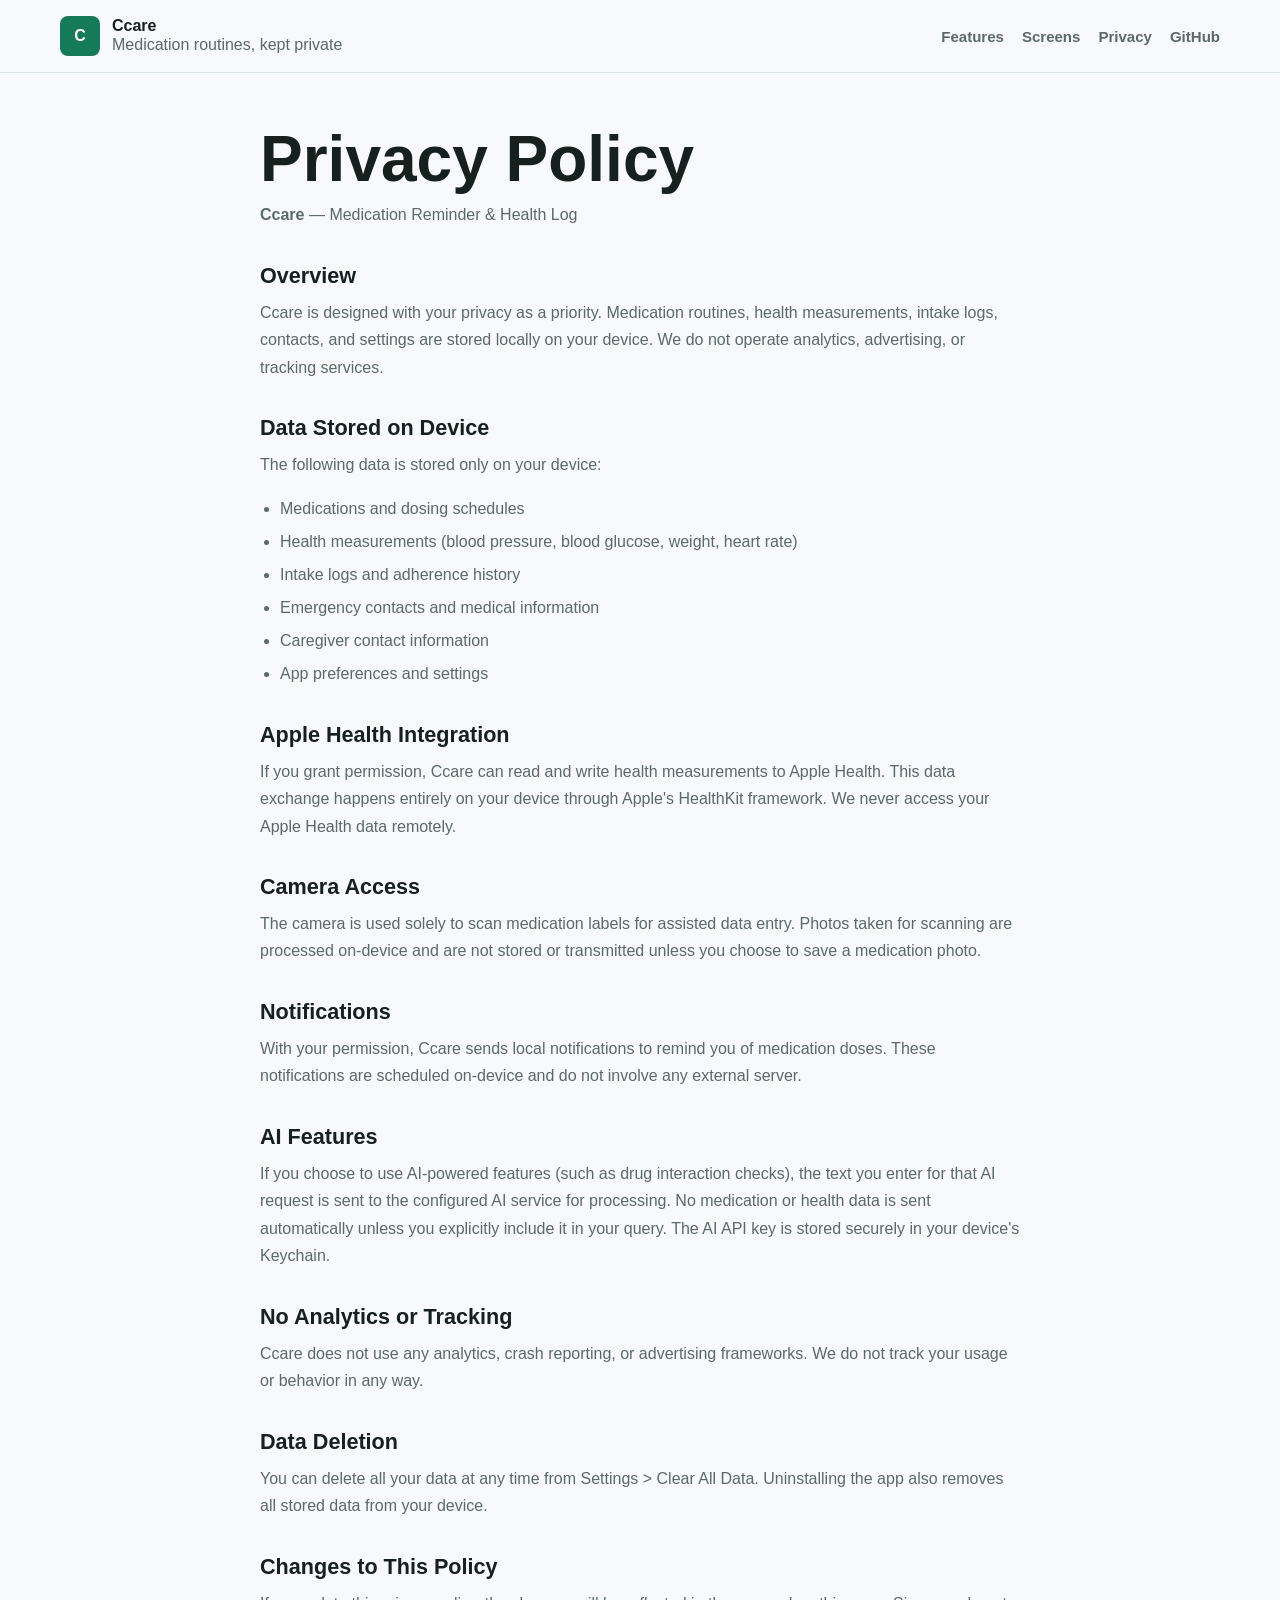
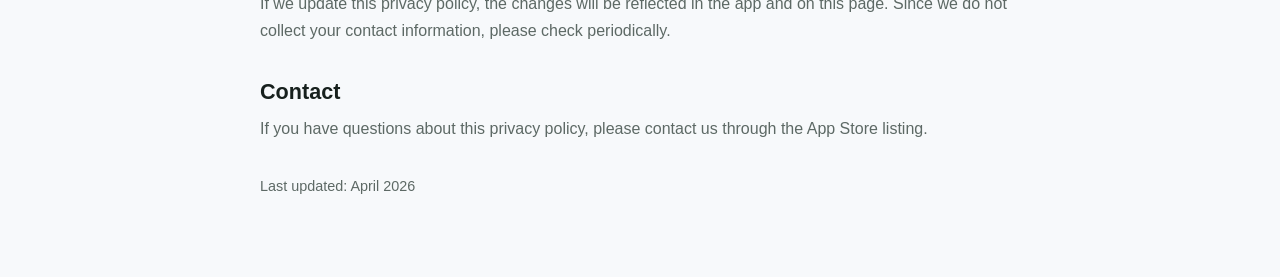
==== commit 62146f84: "feat: Update branding from ChronicCare to Ccare across the application; modify localization strings " ====
--- a/docs/privacy.html
+++ b/docs/privacy.html
@@ -3,16 +3,16 @@
 <head>
   <meta charset="UTF-8">
   <meta name="viewport" content="width=device-width, initial-scale=1.0">
-  <title>药时护 - Privacy Policy</title>
-  <meta name="description" content="Privacy Policy for 药时护 iOS app.">
+  <title>Ccare - Privacy Policy</title>
+  <meta name="description" content="Privacy Policy for Ccare iOS app.">
   <link rel="stylesheet" href="site.css">
 </head>
 <body>
   <header class="site-header">
-    <a class="brand" href="index.html" aria-label="药时护 home">
-      <span class="brand-mark">药</span>
+    <a class="brand" href="index.html" aria-label="Ccare home">
+      <span class="brand-mark">C</span>
       <span class="brand-copy">
-        <strong>药时护</strong>
+        <strong>Ccare</strong>
         <span>Medication routines, kept private</span>
       </span>
     </a>
@@ -27,10 +27,10 @@
 
   <div class="privacy-container">
     <h1>Privacy Policy</h1>
-    <p><strong>药时护</strong> &mdash; Chronic Medication Routine Manager</p>
+    <p><strong>Ccare</strong> &mdash; Medication Reminder &amp; Health Log</p>
 
     <h2>Overview</h2>
-    <p>药时护 is designed with your privacy as a priority. Medication routines, health measurements, intake logs, contacts, and settings are stored locally on your device. We do not operate analytics, advertising, or tracking services.</p>
+    <p>Ccare is designed with your privacy as a priority. Medication routines, health measurements, intake logs, contacts, and settings are stored locally on your device. We do not operate analytics, advertising, or tracking services.</p>
 
     <h2>Data Stored on Device</h2>
     <p>The following data is stored only on your device:</p>
@@ -44,19 +44,19 @@
     </ul>
 
     <h2>Apple Health Integration</h2>
-    <p>If you grant permission, 药时护 can read and write health measurements to Apple Health. This data exchange happens entirely on your device through Apple's HealthKit framework. We never access your Apple Health data remotely.</p>
+    <p>If you grant permission, Ccare can read and write health measurements to Apple Health. This data exchange happens entirely on your device through Apple's HealthKit framework. We never access your Apple Health data remotely.</p>
 
     <h2>Camera Access</h2>
     <p>The camera is used solely to scan medication labels for assisted data entry. Photos taken for scanning are processed on-device and are not stored or transmitted unless you choose to save a medication photo.</p>
 
     <h2>Notifications</h2>
-    <p>With your permission, 药时护 sends local notifications to remind you of medication doses. These notifications are scheduled on-device and do not involve any external server.</p>
+    <p>With your permission, Ccare sends local notifications to remind you of medication doses. These notifications are scheduled on-device and do not involve any external server.</p>
 
     <h2>AI Features</h2>
     <p>If you choose to use AI-powered features (such as drug interaction checks), the text you enter for that AI request is sent to the configured AI service for processing. No medication or health data is sent automatically unless you explicitly include it in your query. The AI API key is stored securely in your device's Keychain.</p>
 
     <h2>No Analytics or Tracking</h2>
-    <p>药时护 does not use any analytics, crash reporting, or advertising frameworks. We do not track your usage or behavior in any way.</p>
+    <p>Ccare does not use any analytics, crash reporting, or advertising frameworks. We do not track your usage or behavior in any way.</p>
 
     <h2>Data Deletion</h2>
     <p>You can delete all your data at any time from Settings &gt; Clear All Data. Uninstalling the app also removes all stored data from your device.</p>
